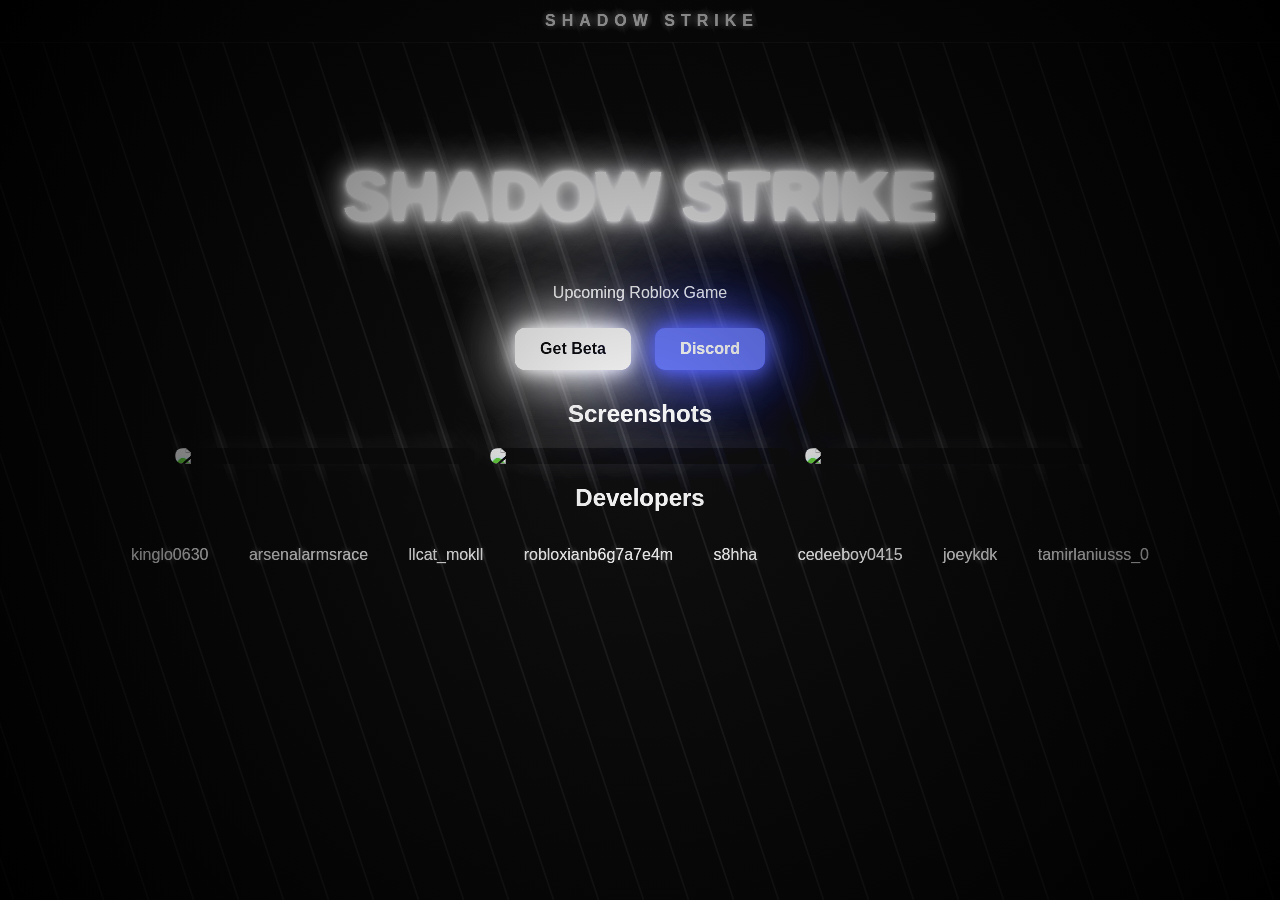
==== index.html @ d629b418 "Add files via upload" ====
<!DOCTYPE html>
<html lang="en">
<head>
<meta charset="UTF-8">
<meta name="viewport" content="width=device-width, initial-scale=1.0">
<title>Shadow Strike</title>

<style>
body{
    margin:0;
    font-family:Arial;
    background:#050505;
    color:white;
    overflow-x:hidden;
    overflow-y:auto;

    filter: contrast(1.15) brightness(1.2);
}

/* soft global glow fog */
html::before{
    content:"";
    position:fixed;
    inset:0;
    pointer-events:none;
    background:radial-gradient(circle at center,
    rgba(255,255,255,0.06),
    rgba(0,0,0,0.85));
    z-index:2;
}

/* CANVAS */
canvas{
    position:fixed;
    inset:0;
}

#bg{ z-index:0; }
#particles{ z-index:1; }

/* UI */
.container{
    position:relative;
    z-index:5;
    text-align:center;
    padding:110px 20px 60px;
}

.top{
    position:fixed;
    top:0;
    width:100%;
    padding:12px;
    text-align:center;

    background:rgba(0,0,0,0.6);
    border-bottom:1px solid rgba(255,255,255,0.1);

    font-weight:900;
    letter-spacing:6px;
    z-index:999;

    text-shadow:
    0 0 10px rgba(255,255,255,0.8),
    0 0 30px rgba(255,255,255,0.5),
    0 0 60px rgba(255,255,255,0.3);
}

/* TITLE */
h1{
    font-size:70px;

    text-shadow:
    0 0 5px rgba(255,255,255,1),
    0 0 15px rgba(255,255,255,1),
    0 0 30px rgba(255,255,255,0.9),
    0 0 60px rgba(255,255,255,0.8),
    0 0 120px rgba(255,255,255,0.6),
    0 0 200px rgba(255,255,255,0.4),
    0 0 300px rgba(255,255,255,0.2);
}

/* BUTTONS */
.button{
    display:inline-block;
    margin:10px;
    padding:12px 25px;
    border-radius:10px;
    text-decoration:none;
    font-weight:bold;

    box-shadow:
    0 0 10px rgba(255,255,255,0.4),
    0 0 25px rgba(255,255,255,0.3),
    0 0 60px rgba(255,255,255,0.15),
    0 0 120px rgba(255,255,255,0.08);
}

.beta{
    background:white;
    color:black;

    box-shadow:
    0 0 20px white,
    0 0 60px white,
    0 0 120px white,
    0 0 220px rgba(255,255,255,0.6);
}

.discord{
    background:#5865F2;
    color:white;

    box-shadow:
    0 0 20px #5865F2,
    0 0 60px #5865F2,
    0 0 120px #5865F2,
    0 0 220px rgba(88,101,242,0.6);
}

/* SCREENSHOTS */
.gallery{
    display:flex;
    flex-wrap:wrap;
    justify-content:center;
    gap:15px;
    margin-top:20px;
}

.gallery img{
    width:300px;
    border-radius:18px;

    box-shadow:
    0 20px 40px rgba(0,0,0,0.7),
    0 0 40px rgba(255,255,255,0.25),
    0 0 120px rgba(255,255,255,0.15),
    0 0 200px rgba(255,255,255,0.1);
}

/* DEV LINKS */
.dev{
    display:inline-block;
    margin:6px;
    padding:8px 12px;
    border-radius:10px;
    color:white;
    text-decoration:none;

    text-shadow:
    0 0 10px rgba(255,255,255,0.4),
    0 0 25px rgba(255,255,255,0.2);
}

.dev:hover{
    background:rgba(255,255,255,0.1);
    transform:scale(1.12);
}
</style>
</head>

<body>

<canvas id="bg"></canvas>
<canvas id="particles"></canvas>

<div class="top">SHADOW STRIKE</div>

<div class="container">

<h1>SHADOW STRIKE</h1>
<p>Upcoming Roblox Game</p>

<a class="button beta" href="#">Get Beta</a>
<a class="button discord" href="https://discord.gg/uSXRCw32f">Discord</a>

<h2>Screenshots</h2>

<div class="gallery">
    <img src="https://i.postimg.cc/pThpZDyZ/Znimok-ekrana-2026-07-04-o-22-15-00.png">
    <img src="https://i.postimg.cc/v84NrDh6/Znimok-ekrana-2026-07-04-o-22-27-09.png">
    <img src="https://i.postimg.cc/TYmNsSZ3/Znimok-ekrana-2026-07-04-o-22-27-39.png">
</div>

<h2>Developers</h2>

<div>
<a class="dev" href="https://www.roblox.com/users/4727450633/profile">kinglo0630</a>
<a class="dev" href="https://www.roblox.com/users/3228252272/profile">arsenalarmsrace</a>
<a class="dev" href="https://www.roblox.com/users/3794194684/profile">llcat_mokll</a>
<a class="dev" href="https://www.roblox.com/users/7598643097/profile">robloxianb6g7a7e4m</a>
<a class="dev" href="https://www.roblox.com/users/9692538055/profile">s8hha</a>
<a class="dev" href="https://www.roblox.com/users/1067270566/profile">cedeeboy0415</a>
<a class="dev" href="https://www.roblox.com/users/1870187410/profile">joeykdk</a>
<a class="dev" href="https://www.roblox.com/users/9667145010/profile">tamirlaniusss_0</a>
</div>

</div>

<script>
/* STRIPES */
const bg = document.getElementById("bg");
const btx = bg.getContext("2d");

function resize(){
    bg.width = window.innerWidth;
    bg.height = window.innerHeight;
}
resize();
window.onresize = resize;

let offset = 0;

function draw(){
    let w = bg.width;
    let h = bg.height;

    btx.clearRect(0,0,w,h);
    btx.fillStyle="#050505";
    btx.fillRect(0,0,w,h);

    offset += 0.4;

    for(let i=-w;i<w;i+=45){
        let x = i + (offset % 45);

        btx.strokeStyle="rgba(255,255,255,0.07)";
        btx.lineWidth=2;
        btx.beginPath();
        btx.moveTo(x,0);
        btx.lineTo(x+300,h);
        btx.stroke();

        btx.strokeStyle="rgba(255,255,255,0.04)";
        btx.lineWidth=10;
        btx.beginPath();
        btx.moveTo(x,0);
        btx.lineTo(x+300,h);
        btx.stroke();
    }

    requestAnimationFrame(draw);
}
draw();

/* PARTICLES */
const pc = document.getElementById("particles");
const ctx = pc.getContext("2d");

function resizeP(){
    pc.width = window.innerWidth;
    pc.height = window.innerHeight;
}
resizeP();
window.onresize = resizeP;

let mouse = {x:0,y:0};

window.onmousemove = e=>{
    mouse.x = e.clientX;
    mouse.y = e.clientY;
};

let particles = [];

for(let i=0;i<200;i++){
    particles.push({
        x:Math.random()*window.innerWidth,
        y:Math.random()*window.innerHeight,
        vx:(Math.random()-0.5)*0.6,
        vy:(Math.random()-0.5)*0.6,
        r:1.3
    });
}

function animate(){
    ctx.clearRect(0,0,pc.width,pc.height);

    for(let p of particles){

        let dx = p.x - mouse.x;
        let dy = p.y - mouse.y;
        let dist = Math.sqrt(dx*dx+dy*dy);

        if(dist < 160){
            p.x += dx/dist * 3;
            p.y += dy/dist * 3;
        }

        p.x += p.vx;
        p.y += p.vy;

        if(p.x<0)p.x=pc.width;
        if(p.x>pc.width)p.x=0;
        if(p.y<0)p.y=pc.height;
        if(p.y>pc.height)p.y=0;

        ctx.beginPath();
        ctx.arc(p.x,p.y,p.r,0,Math.PI*2);

        ctx.shadowBlur = 45;
        ctx.shadowColor = "rgba(255,255,255,1)";
        ctx.fillStyle = "rgba(255,255,255,1)";
        ctx.fill();

        ctx.shadowBlur = 0;
    }

    requestAnimationFrame(animate);
}
animate();
</script>

</body>
</html>
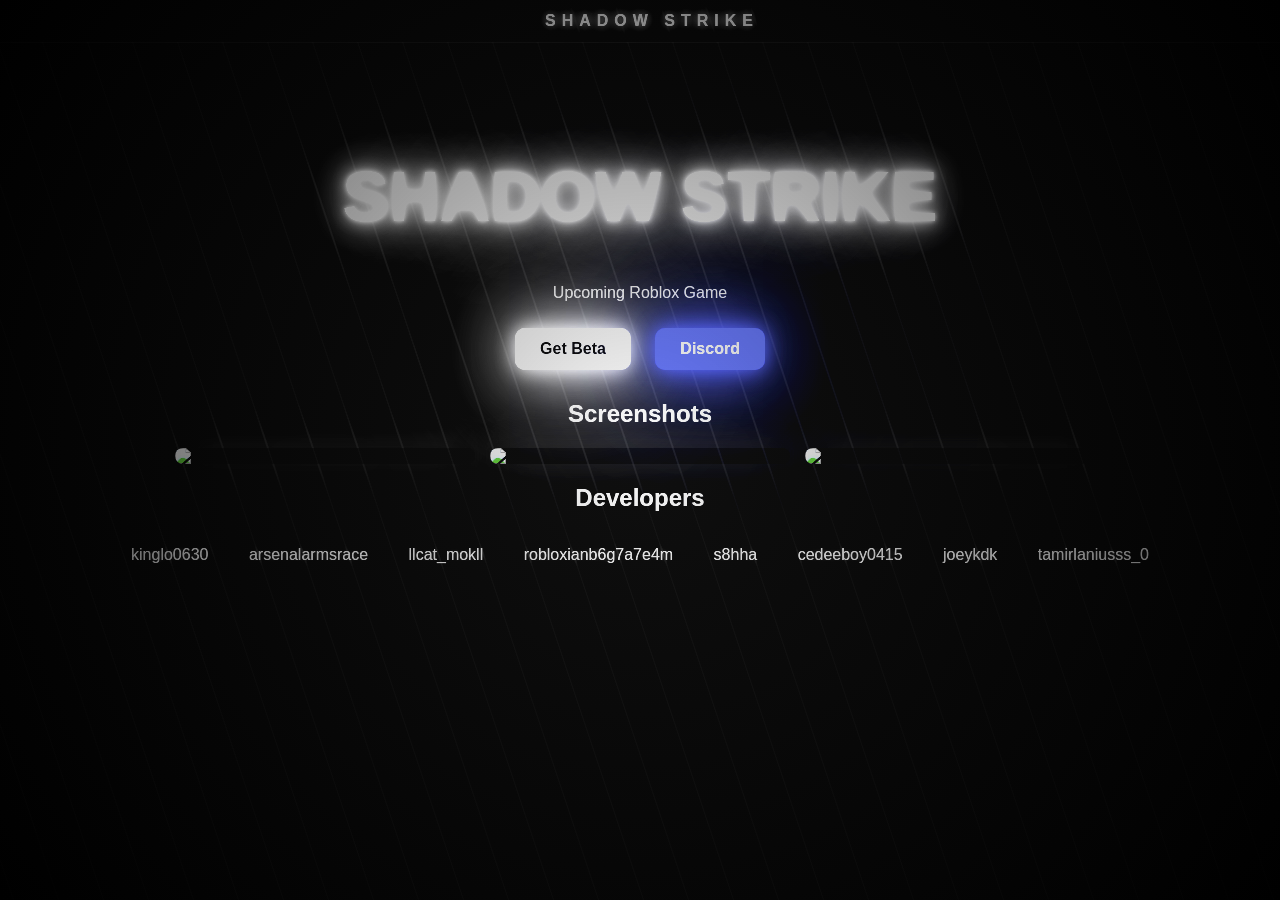
==== commit 3083972d: "Add files via upload" ====
--- a/index.html
+++ b/index.html
@@ -29,10 +29,14 @@
     z-index:2;
 }
 
-/* CANVAS */
+/* CANVAS FULLSCREEN FIX */
 canvas{
     position:fixed;
-    inset:0;
+    top:0;
+    left:0;
+    width:100vw;
+    height:100vh;
+    display:block;
 }
 
 #bg{ z-index:0; }
@@ -198,6 +202,7 @@
 </div>
 
 <script>
+
 /* STRIPES */
 const bg = document.getElementById("bg");
 const btx = bg.getContext("2d");
@@ -207,35 +212,25 @@
     bg.height = window.innerHeight;
 }
 resize();
-window.onresize = resize;
+window.addEventListener("resize", resize);
 
 let offset = 0;
 
 function draw(){
-    let w = bg.width;
-    let h = bg.height;
-
-    btx.clearRect(0,0,w,h);
+    btx.clearRect(0,0,bg.width,bg.height);
     btx.fillStyle="#050505";
-    btx.fillRect(0,0,w,h);
+    btx.fillRect(0,0,bg.width,bg.height);
 
     offset += 0.4;
 
-    for(let i=-w;i<w;i+=45){
+    for(let i=-bg.width;i<bg.width;i+=45){
         let x = i + (offset % 45);
 
         btx.strokeStyle="rgba(255,255,255,0.07)";
         btx.lineWidth=2;
         btx.beginPath();
         btx.moveTo(x,0);
-        btx.lineTo(x+300,h);
-        btx.stroke();
-
-        btx.strokeStyle="rgba(255,255,255,0.04)";
-        btx.lineWidth=10;
-        btx.beginPath();
-        btx.moveTo(x,0);
-        btx.lineTo(x+300,h);
+        btx.lineTo(x+300,bg.height);
         btx.stroke();
     }
 
@@ -252,7 +247,7 @@
     pc.height = window.innerHeight;
 }
 resizeP();
-window.onresize = resizeP;
+window.addEventListener("resize", resizeP);
 
 let mouse = {x:0,y:0};
 
@@ -309,6 +304,7 @@
     requestAnimationFrame(animate);
 }
 animate();
+
 </script>
 
 </body>
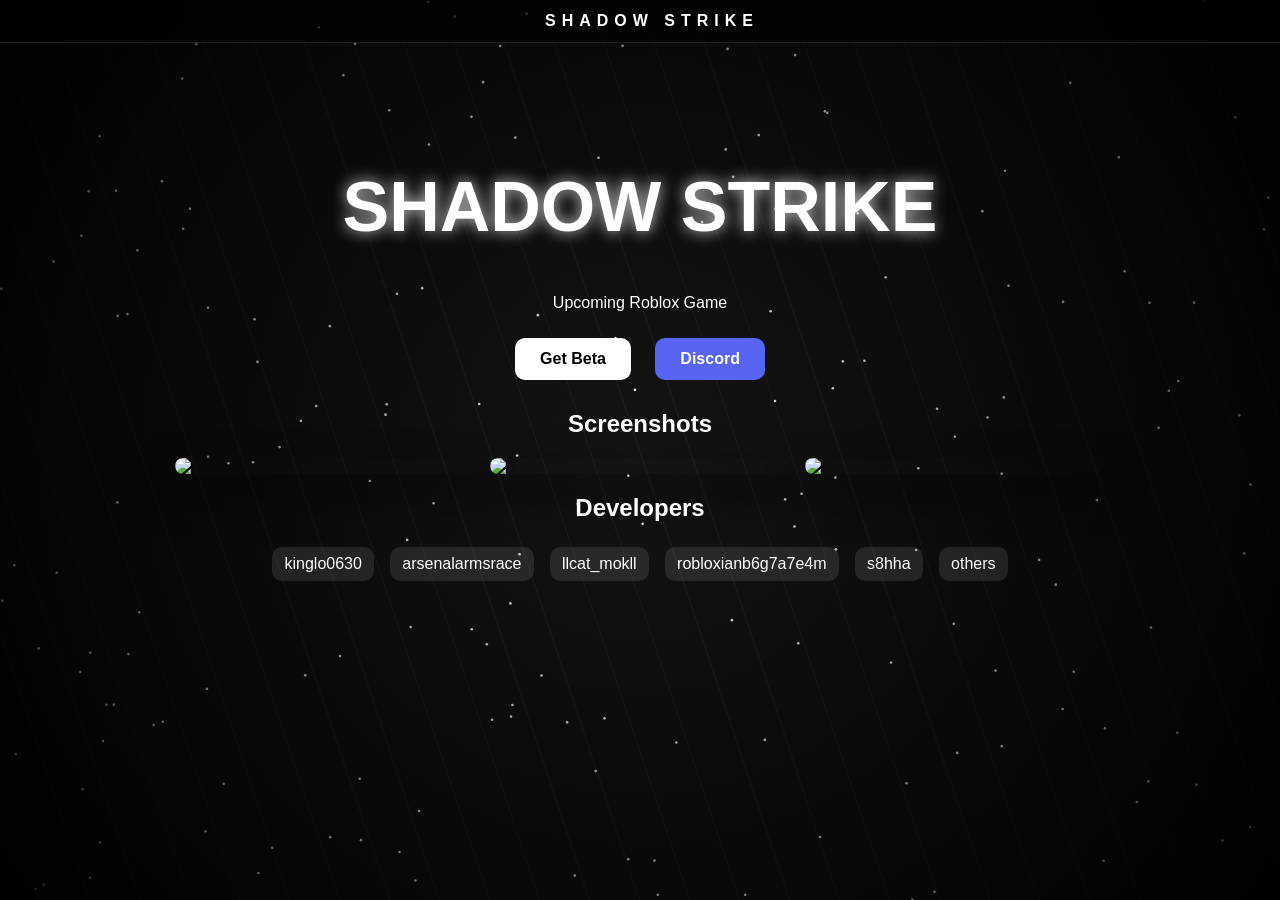
==== commit 6cb1066d: "Add files via upload" ====
--- a/index.html
+++ b/index.html
@@ -6,18 +6,39 @@
 <title>Shadow Strike</title>
 
 <style>
-body{
+html, body{
     margin:0;
+    padding:0;
     font-family:Arial;
     background:#050505;
     color:white;
+
     overflow-x:hidden;
     overflow-y:auto;
 
-    filter: contrast(1.15) brightness(1.2);
-}
-
-/* soft global glow fog */
+    min-height:100%;
+}
+
+/* IMPORTANT: makes page height match background system */
+body{
+    min-height:100vh;
+}
+
+/* CANVAS FIX (KEY FIX HERE) */
+canvas{
+    position:fixed;
+    top:0;
+    left:0;
+    width:100vw;
+    height:100vh;
+    display:block;
+}
+
+/* ensure layering */
+#bg{z-index:0;}
+#particles{z-index:1;}
+
+/* glow fog */
 html::before{
     content:"";
     position:fixed;
@@ -25,29 +46,16 @@
     pointer-events:none;
     background:radial-gradient(circle at center,
     rgba(255,255,255,0.06),
-    rgba(0,0,0,0.85));
+    rgba(0,0,0,0.9));
     z-index:2;
 }
-
-/* CANVAS FULLSCREEN FIX */
-canvas{
-    position:fixed;
-    top:0;
-    left:0;
-    width:100vw;
-    height:100vh;
-    display:block;
-}
-
-#bg{ z-index:0; }
-#particles{ z-index:1; }
 
 /* UI */
 .container{
     position:relative;
     z-index:5;
     text-align:center;
-    padding:110px 20px 60px;
+    padding:120px 20px 80px;
 }
 
 .top{
@@ -56,35 +64,18 @@
     width:100%;
     padding:12px;
     text-align:center;
-
     background:rgba(0,0,0,0.6);
     border-bottom:1px solid rgba(255,255,255,0.1);
-
+    z-index:10;
     font-weight:900;
     letter-spacing:6px;
-    z-index:999;
-
-    text-shadow:
-    0 0 10px rgba(255,255,255,0.8),
-    0 0 30px rgba(255,255,255,0.5),
-    0 0 60px rgba(255,255,255,0.3);
-}
-
-/* TITLE */
+}
+
 h1{
     font-size:70px;
-
-    text-shadow:
-    0 0 5px rgba(255,255,255,1),
-    0 0 15px rgba(255,255,255,1),
-    0 0 30px rgba(255,255,255,0.9),
-    0 0 60px rgba(255,255,255,0.8),
-    0 0 120px rgba(255,255,255,0.6),
-    0 0 200px rgba(255,255,255,0.4),
-    0 0 300px rgba(255,255,255,0.2);
-}
-
-/* BUTTONS */
+    text-shadow:0 0 15px rgba(255,255,255,0.8);
+}
+
 .button{
     display:inline-block;
     margin:10px;
@@ -92,73 +83,37 @@
     border-radius:10px;
     text-decoration:none;
     font-weight:bold;
-
-    box-shadow:
-    0 0 10px rgba(255,255,255,0.4),
-    0 0 25px rgba(255,255,255,0.3),
-    0 0 60px rgba(255,255,255,0.15),
-    0 0 120px rgba(255,255,255,0.08);
 }
 
 .beta{
     background:white;
     color:black;
-
-    box-shadow:
-    0 0 20px white,
-    0 0 60px white,
-    0 0 120px white,
-    0 0 220px rgba(255,255,255,0.6);
 }
 
 .discord{
     background:#5865F2;
     color:white;
-
-    box-shadow:
-    0 0 20px #5865F2,
-    0 0 60px #5865F2,
-    0 0 120px #5865F2,
-    0 0 220px rgba(88,101,242,0.6);
-}
-
-/* SCREENSHOTS */
+}
+
 .gallery{
     display:flex;
     flex-wrap:wrap;
     justify-content:center;
     gap:15px;
-    margin-top:20px;
 }
 
 .gallery img{
     width:300px;
-    border-radius:18px;
-
-    box-shadow:
-    0 20px 40px rgba(0,0,0,0.7),
-    0 0 40px rgba(255,255,255,0.25),
-    0 0 120px rgba(255,255,255,0.15),
-    0 0 200px rgba(255,255,255,0.1);
-}
-
-/* DEV LINKS */
+    border-radius:15px;
+    box-shadow:0 20px 40px rgba(0,0,0,0.7);
+}
+
 .dev{
     display:inline-block;
     margin:6px;
     padding:8px 12px;
     border-radius:10px;
-    color:white;
-    text-decoration:none;
-
-    text-shadow:
-    0 0 10px rgba(255,255,255,0.4),
-    0 0 25px rgba(255,255,255,0.2);
-}
-
-.dev:hover{
     background:rgba(255,255,255,0.1);
-    transform:scale(1.12);
 }
 </style>
 </head>
@@ -179,7 +134,6 @@
 <a class="button discord" href="https://discord.gg/uSXRCw32f">Discord</a>
 
 <h2>Screenshots</h2>
-
 <div class="gallery">
     <img src="https://i.postimg.cc/pThpZDyZ/Znimok-ekrana-2026-07-04-o-22-15-00.png">
     <img src="https://i.postimg.cc/v84NrDh6/Znimok-ekrana-2026-07-04-o-22-27-09.png">
@@ -187,50 +141,60 @@
 </div>
 
 <h2>Developers</h2>
-
 <div>
-<a class="dev" href="https://www.roblox.com/users/4727450633/profile">kinglo0630</a>
-<a class="dev" href="https://www.roblox.com/users/3228252272/profile">arsenalarmsrace</a>
-<a class="dev" href="https://www.roblox.com/users/3794194684/profile">llcat_mokll</a>
-<a class="dev" href="https://www.roblox.com/users/7598643097/profile">robloxianb6g7a7e4m</a>
-<a class="dev" href="https://www.roblox.com/users/9692538055/profile">s8hha</a>
-<a class="dev" href="https://www.roblox.com/users/1067270566/profile">cedeeboy0415</a>
-<a class="dev" href="https://www.roblox.com/users/1870187410/profile">joeykdk</a>
-<a class="dev" href="https://www.roblox.com/users/9667145010/profile">tamirlaniusss_0</a>
+<a class="dev">kinglo0630</a>
+<a class="dev">arsenalarmsrace</a>
+<a class="dev">llcat_mokll</a>
+<a class="dev">robloxianb6g7a7e4m</a>
+<a class="dev">s8hha</a>
+<a class="dev">others</a>
 </div>
 
 </div>
 
 <script>
 
-/* STRIPES */
+/* FULLSCREEN SAFE RESIZE */
 const bg = document.getElementById("bg");
 const btx = bg.getContext("2d");
 
-function resize(){
-    bg.width = window.innerWidth;
-    bg.height = window.innerHeight;
-}
-resize();
-window.addEventListener("resize", resize);
-
+const pc = document.getElementById("particles");
+const ctx = pc.getContext("2d");
+
+function resizeAll(){
+    const w = window.innerWidth;
+    const h = window.innerHeight;
+
+    bg.width = w;
+    bg.height = h;
+
+    pc.width = w;
+    pc.height = h;
+}
+
+resizeAll();
+window.addEventListener("resize", resizeAll);
+
+/* STRIPES */
 let offset = 0;
 
 function draw(){
-    btx.clearRect(0,0,bg.width,bg.height);
+    let w = bg.width;
+    let h = bg.height;
+
+    btx.clearRect(0,0,w,h);
     btx.fillStyle="#050505";
-    btx.fillRect(0,0,bg.width,bg.height);
+    btx.fillRect(0,0,w,h);
 
     offset += 0.4;
 
-    for(let i=-bg.width;i<bg.width;i+=45){
-        let x = i + (offset % 45);
-
-        btx.strokeStyle="rgba(255,255,255,0.07)";
-        btx.lineWidth=2;
+    for(let i=-w;i<w;i+=50){
+        let x = i + (offset % 50);
+
+        btx.strokeStyle="rgba(255,255,255,0.06)";
         btx.beginPath();
         btx.moveTo(x,0);
-        btx.lineTo(x+300,bg.height);
+        btx.lineTo(x+300,h);
         btx.stroke();
     }
 
@@ -239,26 +203,16 @@
 draw();
 
 /* PARTICLES */
-const pc = document.getElementById("particles");
-const ctx = pc.getContext("2d");
-
-function resizeP(){
-    pc.width = window.innerWidth;
-    pc.height = window.innerHeight;
-}
-resizeP();
-window.addEventListener("resize", resizeP);
-
-let mouse = {x:0,y:0};
-
-window.onmousemove = e=>{
-    mouse.x = e.clientX;
-    mouse.y = e.clientY;
+let mouse={x:0,y:0};
+
+window.onmousemove=e=>{
+    mouse.x=e.clientX;
+    mouse.y=e.clientY;
 };
 
-let particles = [];
-
-for(let i=0;i<200;i++){
+let particles=[];
+
+for(let i=0;i<180;i++){
     particles.push({
         x:Math.random()*window.innerWidth,
         y:Math.random()*window.innerHeight,
@@ -273,13 +227,13 @@
 
     for(let p of particles){
 
-        let dx = p.x - mouse.x;
-        let dy = p.y - mouse.y;
-        let dist = Math.sqrt(dx*dx+dy*dy);
-
-        if(dist < 160){
-            p.x += dx/dist * 3;
-            p.y += dy/dist * 3;
+        let dx=p.x-mouse.x;
+        let dy=p.y-mouse.y;
+        let dist=Math.sqrt(dx*dx+dy*dy);
+
+        if(dist<150){
+            p.x += dx/dist * 2.5;
+            p.y += dy/dist * 2.5;
         }
 
         p.x += p.vx;
@@ -292,13 +246,8 @@
 
         ctx.beginPath();
         ctx.arc(p.x,p.y,p.r,0,Math.PI*2);
-
-        ctx.shadowBlur = 45;
-        ctx.shadowColor = "rgba(255,255,255,1)";
-        ctx.fillStyle = "rgba(255,255,255,1)";
+        ctx.fillStyle="white";
         ctx.fill();
-
-        ctx.shadowBlur = 0;
     }
 
     requestAnimationFrame(animate);
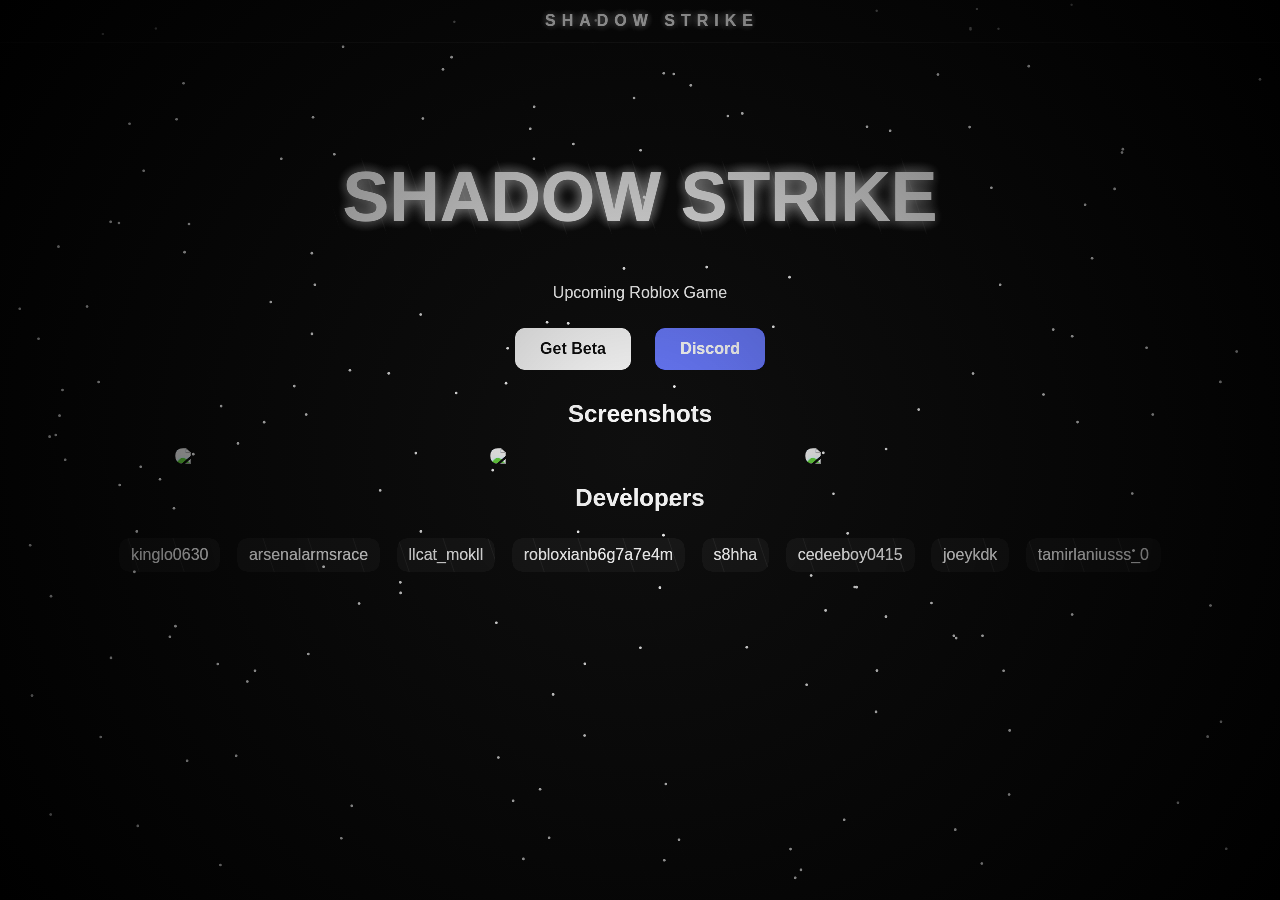
==== commit 8bba4b9a: "Add files via upload" ====
--- a/index.html
+++ b/index.html
@@ -6,25 +6,29 @@
 <title>Shadow Strike</title>
 
 <style>
-html, body{
+body{
     margin:0;
-    padding:0;
     font-family:Arial;
     background:#050505;
     color:white;
-
     overflow-x:hidden;
     overflow-y:auto;
-
-    min-height:100%;
-}
-
-/* IMPORTANT: makes page height match background system */
-body{
-    min-height:100vh;
-}
-
-/* CANVAS FIX (KEY FIX HERE) */
+    filter: contrast(1.15) brightness(1.2);
+}
+
+/* soft glow fog */
+html::before{
+    content:"";
+    position:fixed;
+    inset:0;
+    pointer-events:none;
+    background:radial-gradient(circle at center,
+    rgba(255,255,255,0.06),
+    rgba(0,0,0,0.85));
+    z-index:2;
+}
+
+/* CANVAS FULLSCREEN */
 canvas{
     position:fixed;
     top:0;
@@ -34,28 +38,15 @@
     display:block;
 }
 
-/* ensure layering */
-#bg{z-index:0;}
-#particles{z-index:1;}
-
-/* glow fog */
-html::before{
-    content:"";
-    position:fixed;
-    inset:0;
-    pointer-events:none;
-    background:radial-gradient(circle at center,
-    rgba(255,255,255,0.06),
-    rgba(0,0,0,0.9));
-    z-index:2;
-}
+#bg{ z-index:0; }
+#particles{ z-index:1; }
 
 /* UI */
 .container{
     position:relative;
     z-index:5;
     text-align:center;
-    padding:120px 20px 80px;
+    padding:110px 20px 60px;
 }
 
 .top{
@@ -64,18 +55,27 @@
     width:100%;
     padding:12px;
     text-align:center;
+
     background:rgba(0,0,0,0.6);
     border-bottom:1px solid rgba(255,255,255,0.1);
-    z-index:10;
+
     font-weight:900;
     letter-spacing:6px;
-}
-
+    z-index:999;
+
+    text-shadow:
+    0 0 10px rgba(255,255,255,0.8),
+    0 0 30px rgba(255,255,255,0.5),
+    0 0 60px rgba(255,255,255,0.3);
+}
+
+/* TITLE */
 h1{
     font-size:70px;
     text-shadow:0 0 15px rgba(255,255,255,0.8);
 }
 
+/* BUTTONS */
 .button{
     display:inline-block;
     margin:10px;
@@ -95,25 +95,35 @@
     color:white;
 }
 
+/* SCREENSHOTS */
 .gallery{
     display:flex;
     flex-wrap:wrap;
     justify-content:center;
     gap:15px;
+    margin-top:20px;
 }
 
 .gallery img{
     width:300px;
-    border-radius:15px;
+    border-radius:18px;
     box-shadow:0 20px 40px rgba(0,0,0,0.7);
 }
 
+/* DEV BUTTONS */
 .dev{
     display:inline-block;
     margin:6px;
     padding:8px 12px;
     border-radius:10px;
-    background:rgba(255,255,255,0.1);
+    color:white;
+    text-decoration:none;
+    background:rgba(255,255,255,0.08);
+}
+
+.dev:hover{
+    background:rgba(255,255,255,0.18);
+    transform:scale(1.08);
 }
 </style>
 </head>
@@ -131,7 +141,7 @@
 <p>Upcoming Roblox Game</p>
 
 <a class="button beta" href="#">Get Beta</a>
-<a class="button discord" href="https://discord.gg/uSXRCw32f">Discord</a>
+<a class="button discord" href="https://discord.gg/uSXRCw32f" target="_blank">Discord</a>
 
 <h2>Screenshots</h2>
 <div class="gallery">
@@ -142,59 +152,47 @@
 
 <h2>Developers</h2>
 <div>
-<a class="dev">kinglo0630</a>
-<a class="dev">arsenalarmsrace</a>
-<a class="dev">llcat_mokll</a>
-<a class="dev">robloxianb6g7a7e4m</a>
-<a class="dev">s8hha</a>
-<a class="dev">others</a>
+<a class="dev" href="https://www.roblox.com/users/4727450633/profile" target="_blank">kinglo0630</a>
+<a class="dev" href="https://www.roblox.com/users/3228252272/profile" target="_blank">arsenalarmsrace</a>
+<a class="dev" href="https://www.roblox.com/users/3794194684/profile" target="_blank">llcat_mokll</a>
+<a class="dev" href="https://www.roblox.com/users/7598643097/profile" target="_blank">robloxianb6g7a7e4m</a>
+<a class="dev" href="https://www.roblox.com/users/9692538055/profile" target="_blank">s8hha</a>
+<a class="dev" href="https://www.roblox.com/users/1067270566/profile" target="_blank">cedeeboy0415</a>
+<a class="dev" href="https://www.roblox.com/users/1870187410/profile" target="_blank">joeykdk</a>
+<a class="dev" href="https://www.roblox.com/users/9667145010/profile" target="_blank">tamirlaniusss_0</a>
 </div>
 
 </div>
 
 <script>
 
-/* FULLSCREEN SAFE RESIZE */
+/* STRIPES */
 const bg = document.getElementById("bg");
 const btx = bg.getContext("2d");
 
-const pc = document.getElementById("particles");
-const ctx = pc.getContext("2d");
-
-function resizeAll(){
-    const w = window.innerWidth;
-    const h = window.innerHeight;
-
-    bg.width = w;
-    bg.height = h;
-
-    pc.width = w;
-    pc.height = h;
-}
-
-resizeAll();
-window.addEventListener("resize", resizeAll);
-
-/* STRIPES */
+function resize(){
+    bg.width = window.innerWidth;
+    bg.height = window.innerHeight;
+}
+resize();
+window.addEventListener("resize", resize);
+
 let offset = 0;
 
 function draw(){
-    let w = bg.width;
-    let h = bg.height;
-
-    btx.clearRect(0,0,w,h);
+    btx.clearRect(0,0,bg.width,bg.height);
     btx.fillStyle="#050505";
-    btx.fillRect(0,0,w,h);
+    btx.fillRect(0,0,bg.width,bg.height);
 
     offset += 0.4;
 
-    for(let i=-w;i<w;i+=50){
-        let x = i + (offset % 50);
+    for(let i=-bg.width;i<bg.width;i+=45){
+        let x = i + (offset % 45);
 
         btx.strokeStyle="rgba(255,255,255,0.06)";
         btx.beginPath();
         btx.moveTo(x,0);
-        btx.lineTo(x+300,h);
+        btx.lineTo(x+300,bg.height);
         btx.stroke();
     }
 
@@ -203,14 +201,24 @@
 draw();
 
 /* PARTICLES */
-let mouse={x:0,y:0};
-
-window.onmousemove=e=>{
-    mouse.x=e.clientX;
-    mouse.y=e.clientY;
+const pc = document.getElementById("particles");
+const ctx = pc.getContext("2d");
+
+function resizeP(){
+    pc.width = window.innerWidth;
+    pc.height = window.innerHeight;
+}
+resizeP();
+window.addEventListener("resize", resizeP);
+
+let mouse = {x:0,y:0};
+
+window.onmousemove = e=>{
+    mouse.x = e.clientX;
+    mouse.y = e.clientY;
 };
 
-let particles=[];
+let particles = [];
 
 for(let i=0;i<180;i++){
     particles.push({
@@ -227,11 +235,11 @@
 
     for(let p of particles){
 
-        let dx=p.x-mouse.x;
-        let dy=p.y-mouse.y;
-        let dist=Math.sqrt(dx*dx+dy*dy);
-
-        if(dist<150){
+        let dx = p.x - mouse.x;
+        let dy = p.y - mouse.y;
+        let dist = Math.sqrt(dx*dx+dy*dy);
+
+        if(dist < 150){
             p.x += dx/dist * 2.5;
             p.y += dy/dist * 2.5;
         }
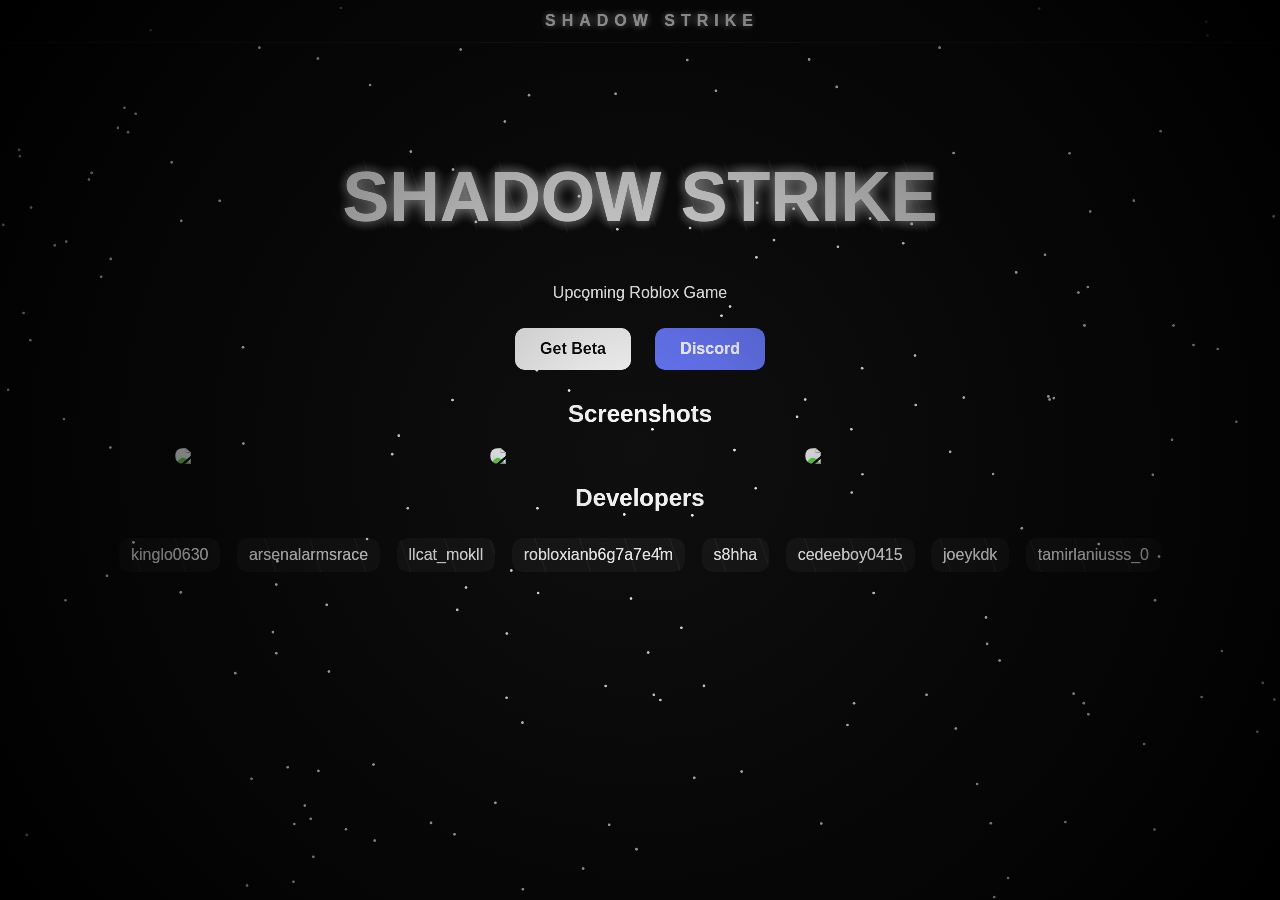
==== commit b83bb853: "Add files via upload" ====
--- a/index.html
+++ b/index.html
@@ -16,7 +16,7 @@
     filter: contrast(1.15) brightness(1.2);
 }
 
-/* soft glow fog */
+/* glow fog */
 html::before{
     content:"";
     position:fixed;
@@ -110,7 +110,7 @@
     box-shadow:0 20px 40px rgba(0,0,0,0.7);
 }
 
-/* DEV BUTTONS */
+/* DEV LINKS */
 .dev{
     display:inline-block;
     margin:6px;
@@ -140,8 +140,14 @@
 <h1>SHADOW STRIKE</h1>
 <p>Upcoming Roblox Game</p>
 
-<a class="button beta" href="#">Get Beta</a>
-<a class="button discord" href="https://discord.gg/uSXRCw32f" target="_blank">Discord</a>
+<!-- ✅ FIXED BUTTON -->
+<a class="button beta" href="https://www.roblox.com/share?code=1c9d13905ba0eb44952a8a942150a77a&type=ExperienceDetails&stamp=1783198089079" target="_blank">
+Get Beta
+</a>
+
+<a class="button discord" href="https://discord.gg/uSXRCw32f" target="_blank">
+Discord
+</a>
 
 <h2>Screenshots</h2>
 <div class="gallery">
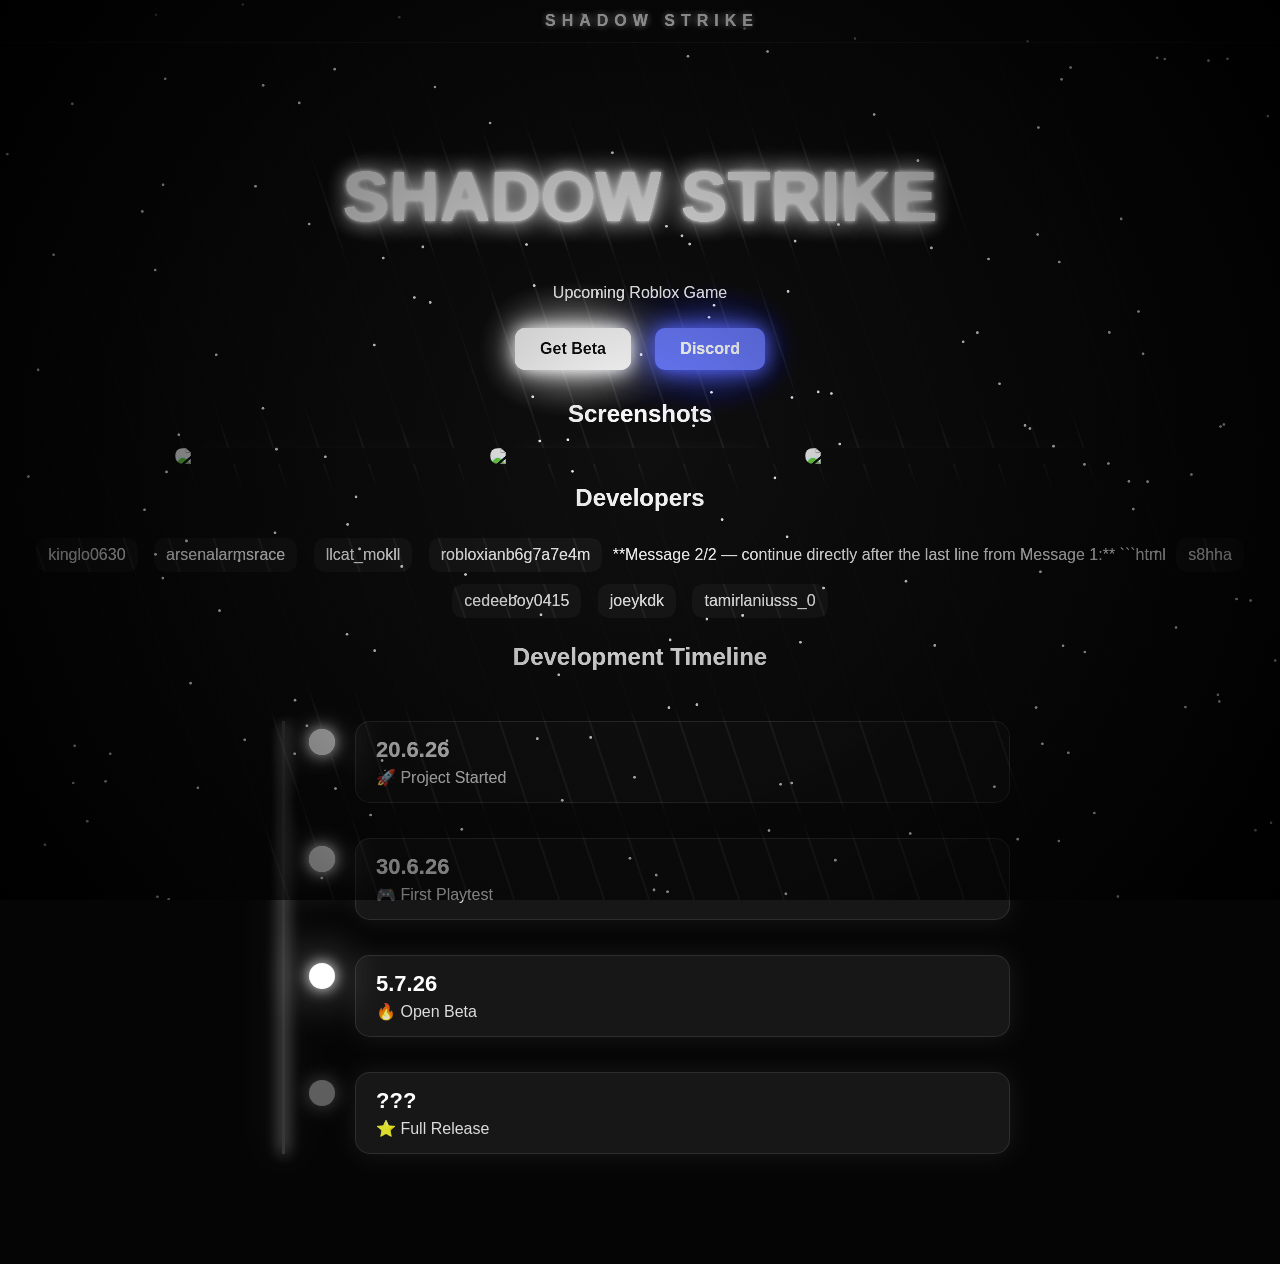
==== commit a0f14637: "Add files via upload" ====
--- a/index.html
+++ b/index.html
@@ -6,6 +6,7 @@
 <title>Shadow Strike</title>
 
 <style>
+
 body{
     margin:0;
     font-family:Arial;
@@ -16,115 +17,400 @@
     filter: contrast(1.15) brightness(1.2);
 }
 
+
 /* glow fog */
 html::before{
     content:"";
     position:fixed;
     inset:0;
     pointer-events:none;
-    background:radial-gradient(circle at center,
+
+    background:
+    radial-gradient(circle at center,
     rgba(255,255,255,0.06),
     rgba(0,0,0,0.85));
+
     z-index:2;
 }
+
 
 /* CANVAS FULLSCREEN */
 canvas{
     position:fixed;
     top:0;
     left:0;
+
     width:100vw;
     height:100vh;
+
     display:block;
 }
 
-#bg{ z-index:0; }
-#particles{ z-index:1; }
+
+#bg{
+    z-index:0;
+}
+
+#particles{
+    z-index:1;
+}
+
+
 
 /* UI */
 .container{
+
     position:relative;
+
     z-index:5;
+
     text-align:center;
+
     padding:110px 20px 60px;
-}
+
+}
+
+
 
 .top{
+
     position:fixed;
+
     top:0;
+
     width:100%;
+
     padding:12px;
+
     text-align:center;
 
+
     background:rgba(0,0,0,0.6);
-    border-bottom:1px solid rgba(255,255,255,0.1);
+
+    border-bottom:
+    1px solid rgba(255,255,255,0.1);
+
 
     font-weight:900;
+
     letter-spacing:6px;
+
     z-index:999;
 
+
     text-shadow:
+
     0 0 10px rgba(255,255,255,0.8),
+
     0 0 30px rgba(255,255,255,0.5),
+
     0 0 60px rgba(255,255,255,0.3);
-}
+
+}
+
+
+
 
 /* TITLE */
+
 h1{
+
     font-size:70px;
-    text-shadow:0 0 15px rgba(255,255,255,0.8);
-}
+
+
+    text-shadow:
+
+    0 0 5px white,
+
+    0 0 20px white,
+
+    0 0 50px rgba(255,255,255,0.7);
+
+}
+
+
 
 /* BUTTONS */
+
 .button{
+
     display:inline-block;
+
     margin:10px;
+
     padding:12px 25px;
+
     border-radius:10px;
+
     text-decoration:none;
+
     font-weight:bold;
-}
+
+}
+
+
 
 .beta{
+
     background:white;
+
     color:black;
-}
+
+
+    box-shadow:
+
+    0 0 20px white,
+
+    0 0 60px white;
+
+}
+
+
 
 .discord{
+
     background:#5865F2;
+
     color:white;
-}
+
+
+    box-shadow:
+
+    0 0 20px #5865F2,
+
+    0 0 60px #5865F2;
+
+}
+
+
 
 /* SCREENSHOTS */
+
 .gallery{
+
     display:flex;
+
     flex-wrap:wrap;
+
     justify-content:center;
+
     gap:15px;
+
     margin-top:20px;
-}
+
+}
+
+
 
 .gallery img{
+
     width:300px;
+
     border-radius:18px;
-    box-shadow:0 20px 40px rgba(0,0,0,0.7);
-}
+
+
+    box-shadow:
+
+    0 20px 40px rgba(0,0,0,0.7),
+
+    0 0 40px rgba(255,255,255,0.25);
+
+}
+
+
+
+
 
 /* DEV LINKS */
+
 .dev{
+
     display:inline-block;
+
     margin:6px;
+
     padding:8px 12px;
+
     border-radius:10px;
+
     color:white;
+
     text-decoration:none;
+
     background:rgba(255,255,255,0.08);
-}
+
+}
+
+
 
 .dev:hover{
+
     background:rgba(255,255,255,0.18);
+
     transform:scale(1.08);
-}
+
+}
+
+
+
+
+/* ================= */
+/* DEVELOPMENT TIMELINE */
+/* ================= */
+
+
+.timeline{
+
+    position:relative;
+
+    max-width:700px;
+
+    margin:50px auto;
+
+    padding-left:40px;
+
+    text-align:left;
+
+}
+
+
+
+.timeline::before{
+
+    content:"";
+
+    position:absolute;
+
+    left:12px;
+
+    top:0;
+
+    bottom:0;
+
+
+    width:3px;
+
+
+    background:
+    rgba(255,255,255,0.2);
+
+
+    box-shadow:
+
+    0 0 15px white,
+
+    0 0 40px rgba(255,255,255,0.3);
+
+}
+
+
+
+.timeline-item{
+
+    position:relative;
+
+    margin-bottom:35px;
+
+}
+
+
+
+.timeline-dot{
+
+    position:absolute;
+
+    left:-1px;
+
+    top:8px;
+
+
+    width:26px;
+
+    height:26px;
+
+
+    border-radius:50%;
+
+}
+
+
+
+.timeline-dot.done{
+
+    background:white;
+
+
+    box-shadow:
+
+    0 0 15px white,
+
+    0 0 50px white;
+
+}
+
+
+
+.timeline-dot.future{
+
+    background:#555;
+
+
+    box-shadow:
+
+    0 0 20px rgba(255,255,255,0.3);
+
+}
+
+
+
+.timeline-content{
+
+    margin-left:45px;
+
+
+    padding:15px 20px;
+
+
+    border-radius:15px;
+
+
+    background:
+
+    rgba(255,255,255,0.07);
+
+
+    border:
+
+    1px solid rgba(255,255,255,0.1);
+
+
+    box-shadow:
+
+    0 0 25px rgba(255,255,255,0.08);
+
+}
+
+
+
+.timeline-content h3{
+
+    margin:0 0 5px;
+
+    font-size:22px;
+
+}
+
+
+
+.timeline-content p{
+
+    margin:0;
+
+    opacity:0.85;
+
+}
+
+
 </style>
 </head>
 
@@ -135,140 +421,388 @@
 
 <div class="top">SHADOW STRIKE</div>
 
+
 <div class="container">
 
 <h1>SHADOW STRIKE</h1>
+
 <p>Upcoming Roblox Game</p>
 
-<!-- ✅ FIXED BUTTON -->
+
 <a class="button beta" href="https://www.roblox.com/share?code=1c9d13905ba0eb44952a8a942150a77a&type=ExperienceDetails&stamp=1783198089079" target="_blank">
 Get Beta
 </a>
 
+
 <a class="button discord" href="https://discord.gg/uSXRCw32f" target="_blank">
 Discord
 </a>
 
+
 <h2>Screenshots</h2>
+
 <div class="gallery">
-    <img src="https://i.postimg.cc/pThpZDyZ/Znimok-ekrana-2026-07-04-o-22-15-00.png">
-    <img src="https://i.postimg.cc/v84NrDh6/Znimok-ekrana-2026-07-04-o-22-27-09.png">
-    <img src="https://i.postimg.cc/TYmNsSZ3/Znimok-ekrana-2026-07-04-o-22-27-39.png">
-</div>
+
+<img src="https://i.postimg.cc/pThpZDyZ/Znimok-ekrana-2026-07-04-o-22-15-00.png">
+
+<img src="https://i.postimg.cc/v84NrDh6/Znimok-ekrana-2026-07-04-o-22-27-09.png">
+
+<img src="https://i.postimg.cc/TYmNsSZ3/Znimok-ekrana-2026-07-04-o-22-27-39.png">
+
+</div>
+
 
 <h2>Developers</h2>
+
 <div>
+
 <a class="dev" href="https://www.roblox.com/users/4727450633/profile" target="_blank">kinglo0630</a>
+
 <a class="dev" href="https://www.roblox.com/users/3228252272/profile" target="_blank">arsenalarmsrace</a>
+
 <a class="dev" href="https://www.roblox.com/users/3794194684/profile" target="_blank">llcat_mokll</a>
+
 <a class="dev" href="https://www.roblox.com/users/7598643097/profile" target="_blank">robloxianb6g7a7e4m</a>
+**Message 2/2 — continue directly after the last line from Message 1:**
+
+```html
 <a class="dev" href="https://www.roblox.com/users/9692538055/profile" target="_blank">s8hha</a>
+
 <a class="dev" href="https://www.roblox.com/users/1067270566/profile" target="_blank">cedeeboy0415</a>
+
 <a class="dev" href="https://www.roblox.com/users/1870187410/profile" target="_blank">joeykdk</a>
+
 <a class="dev" href="https://www.roblox.com/users/9667145010/profile" target="_blank">tamirlaniusss_0</a>
-</div>
-
-</div>
+
+</div>
+
+
+<h2>Development Timeline</h2>
+
+
+<div class="timeline">
+
+
+<div class="timeline-item">
+
+<div class="timeline-dot done"></div>
+
+<div class="timeline-content">
+
+<h3>20.6.26</h3>
+
+<p>🚀 Project Started</p>
+
+</div>
+
+</div>
+
+
+
+
+<div class="timeline-item">
+
+<div class="timeline-dot done"></div>
+
+<div class="timeline-content">
+
+<h3>30.6.26</h3>
+
+<p>🎮 First Playtest</p>
+
+</div>
+
+</div>
+
+
+
+
+
+<div class="timeline-item">
+
+<div class="timeline-dot done"></div>
+
+<div class="timeline-content">
+
+<h3>5.7.26</h3>
+
+<p>🔥 Open Beta</p>
+
+</div>
+
+</div>
+
+
+
+
+
+<div class="timeline-item">
+
+<div class="timeline-dot future"></div>
+
+<div class="timeline-content">
+
+<h3>???</h3>
+
+<p>⭐ Full Release</p>
+
+</div>
+
+</div>
+
+
+</div>
+
+
+</div>
+
+
 
 <script>
 
+
 /* STRIPES */
+
 const bg = document.getElementById("bg");
+
 const btx = bg.getContext("2d");
 
+
+
 function resize(){
+
     bg.width = window.innerWidth;
+
     bg.height = window.innerHeight;
-}
+
+}
+
+
 resize();
+
 window.addEventListener("resize", resize);
 
+
+
 let offset = 0;
 
+
+
 function draw(){
+
+
     btx.clearRect(0,0,bg.width,bg.height);
+
+
     btx.fillStyle="#050505";
+
     btx.fillRect(0,0,bg.width,bg.height);
 
+
+
     offset += 0.4;
 
+
+
     for(let i=-bg.width;i<bg.width;i+=45){
+
+
         let x = i + (offset % 45);
 
+
+
         btx.strokeStyle="rgba(255,255,255,0.06)";
+
+        btx.lineWidth=2;
+
+
         btx.beginPath();
+
         btx.moveTo(x,0);
+
         btx.lineTo(x+300,bg.height);
+
         btx.stroke();
+
+
     }
 
+
+
     requestAnimationFrame(draw);
-}
+
+
+}
+
+
 draw();
 
+
+
+
+
 /* PARTICLES */
+
+
 const pc = document.getElementById("particles");
+
 const ctx = pc.getContext("2d");
 
+
+
 function resizeP(){
+
     pc.width = window.innerWidth;
+
     pc.height = window.innerHeight;
-}
+
+}
+
+
+
 resizeP();
+
 window.addEventListener("resize", resizeP);
 
-let mouse = {x:0,y:0};
+
+
+
+let mouse = {
+
+x:0,
+
+y:0
+
+};
+
+
 
 window.onmousemove = e=>{
-    mouse.x = e.clientX;
-    mouse.y = e.clientY;
+
+    mouse.x=e.clientX;
+
+    mouse.y=e.clientY;
+
 };
 
-let particles = [];
+
+
+
+let particles=[];
+
+
 
 for(let i=0;i<180;i++){
-    particles.push({
-        x:Math.random()*window.innerWidth,
-        y:Math.random()*window.innerHeight,
-        vx:(Math.random()-0.5)*0.6,
-        vy:(Math.random()-0.5)*0.6,
-        r:1.3
-    });
-}
+
+
+particles.push({
+
+x:Math.random()*window.innerWidth,
+
+y:Math.random()*window.innerHeight,
+
+vx:(Math.random()-0.5)*0.6,
+
+vy:(Math.random()-0.5)*0.6,
+
+r:1.3
+
+});
+
+
+}
+
+
+
+
 
 function animate(){
-    ctx.clearRect(0,0,pc.width,pc.height);
-
-    for(let p of particles){
-
-        let dx = p.x - mouse.x;
-        let dy = p.y - mouse.y;
-        let dist = Math.sqrt(dx*dx+dy*dy);
-
-        if(dist < 150){
-            p.x += dx/dist * 2.5;
-            p.y += dy/dist * 2.5;
-        }
-
-        p.x += p.vx;
-        p.y += p.vy;
-
-        if(p.x<0)p.x=pc.width;
-        if(p.x>pc.width)p.x=0;
-        if(p.y<0)p.y=pc.height;
-        if(p.y>pc.height)p.y=0;
-
-        ctx.beginPath();
-        ctx.arc(p.x,p.y,p.r,0,Math.PI*2);
-        ctx.fillStyle="white";
-        ctx.fill();
-    }
-
-    requestAnimationFrame(animate);
-}
+
+
+ctx.clearRect(0,0,pc.width,pc.height);
+
+
+
+for(let p of particles){
+
+
+
+let dx=p.x-mouse.x;
+
+let dy=p.y-mouse.y;
+
+
+let dist=Math.sqrt(dx*dx+dy*dy);
+
+
+
+if(dist<150){
+
+p.x += dx/dist * 2.5;
+
+p.y += dy/dist * 2.5;
+
+}
+
+
+
+p.x += p.vx;
+
+p.y += p.vy;
+
+
+
+if(p.x<0)p.x=pc.width;
+
+if(p.x>pc.width)p.x=0;
+
+if(p.y<0)p.y=pc.height;
+
+if(p.y>pc.height)p.y=0;
+
+
+
+
+ctx.beginPath();
+
+
+ctx.arc(p.x,p.y,p.r,0,Math.PI*2);
+
+
+
+ctx.shadowBlur=35;
+
+ctx.shadowColor="white";
+
+ctx.fillStyle="white";
+
+
+ctx.fill();
+
+
+
+ctx.shadowBlur=0;
+
+
+
+}
+
+
+
+requestAnimationFrame(animate);
+
+
+
+}
+
+
 animate();
 
+
+
 </script>
 
+
 </body>
+
 </html>
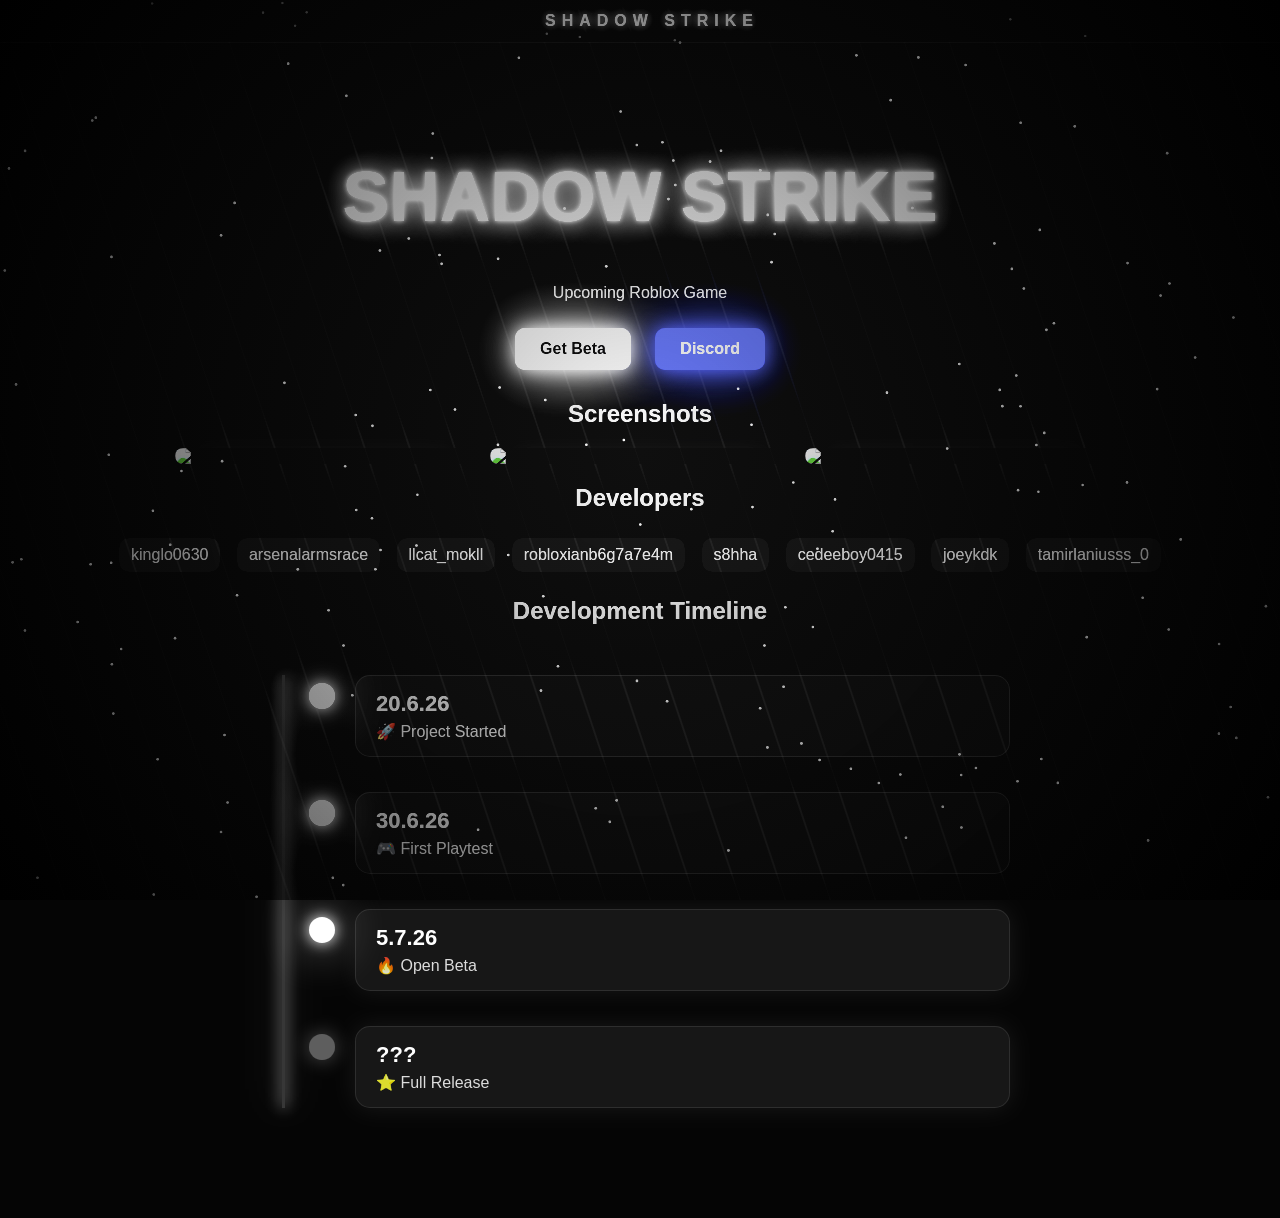
==== commit a2d15505: "Add files via upload" ====
--- a/index.html
+++ b/index.html
@@ -463,9 +463,6 @@
 <a class="dev" href="https://www.roblox.com/users/3794194684/profile" target="_blank">llcat_mokll</a>
 
 <a class="dev" href="https://www.roblox.com/users/7598643097/profile" target="_blank">robloxianb6g7a7e4m</a>
-**Message 2/2 — continue directly after the last line from Message 1:**
-
-```html
 <a class="dev" href="https://www.roblox.com/users/9692538055/profile" target="_blank">s8hha</a>
 
 <a class="dev" href="https://www.roblox.com/users/1067270566/profile" target="_blank">cedeeboy0415</a>
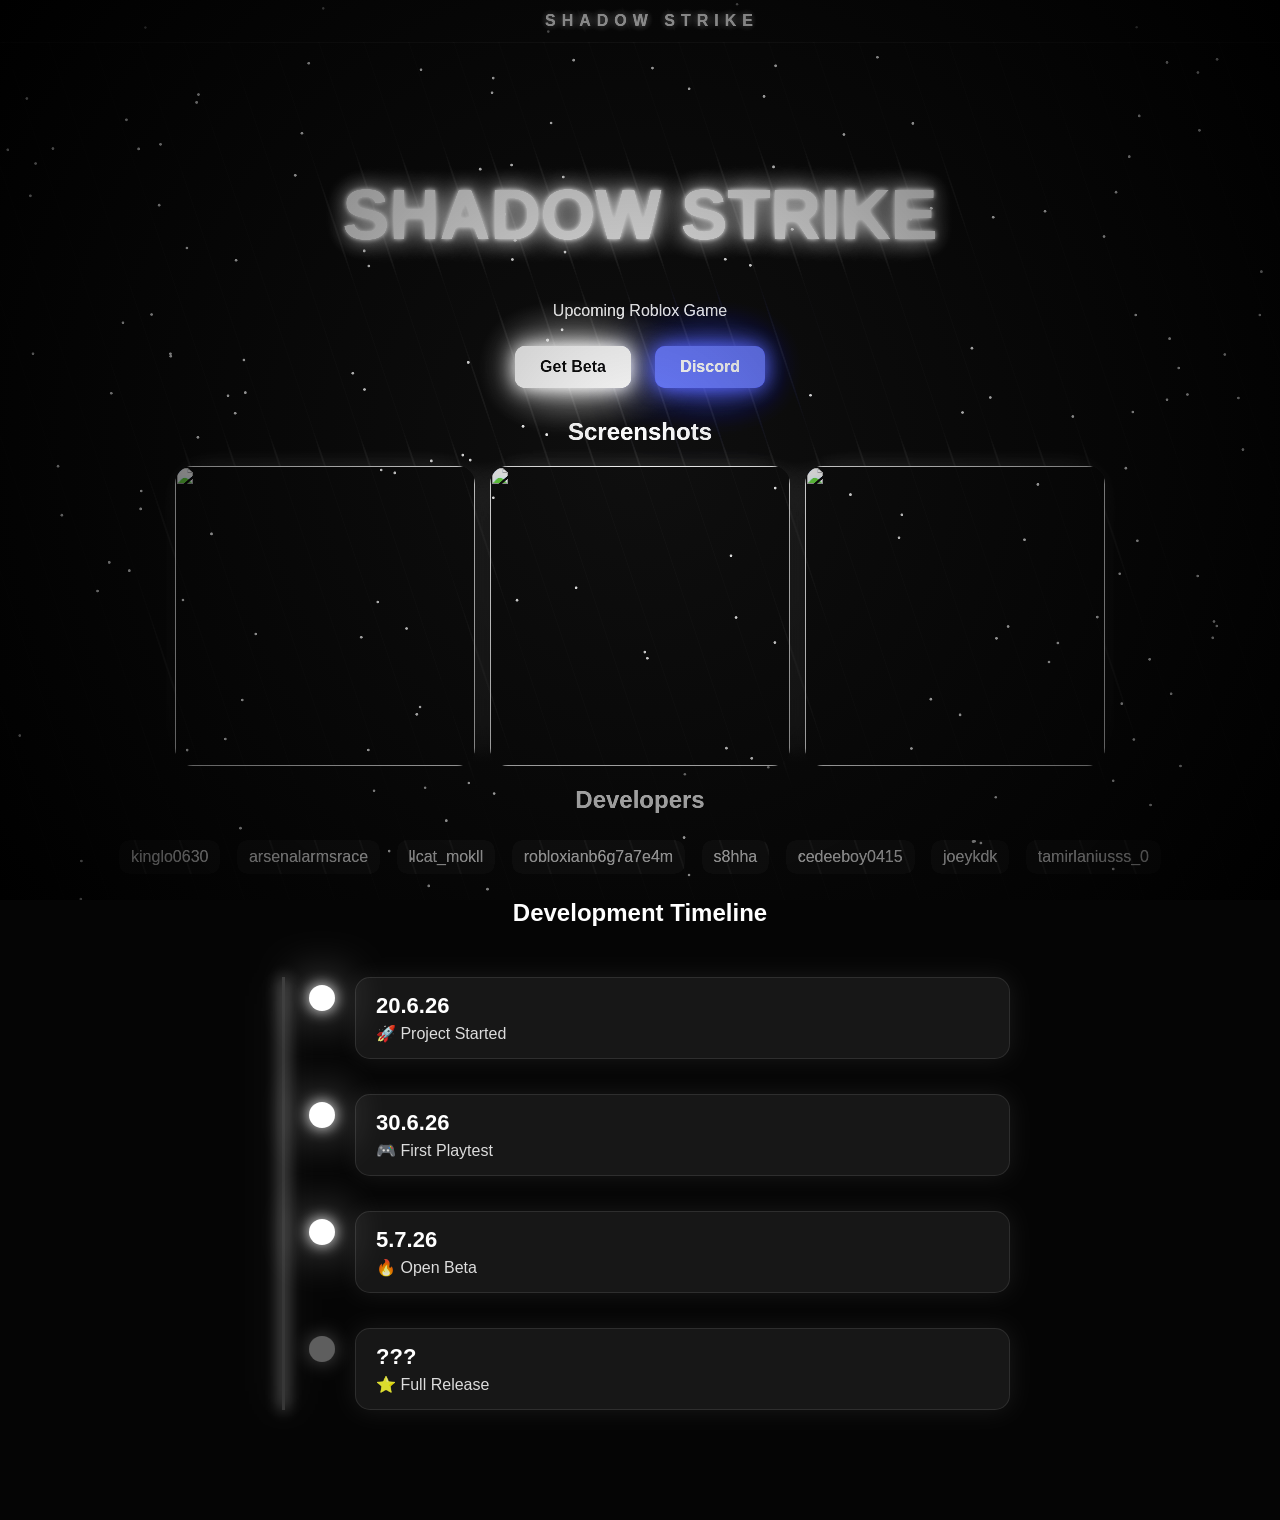
==== commit 2ebbc33f: "Add files via upload" ====
--- a/index.html
+++ b/index.html
@@ -1,3 +1,4 @@
+Okeefeboss wuz here 
 <!DOCTYPE html>
 <html lang="en">
 <head>
